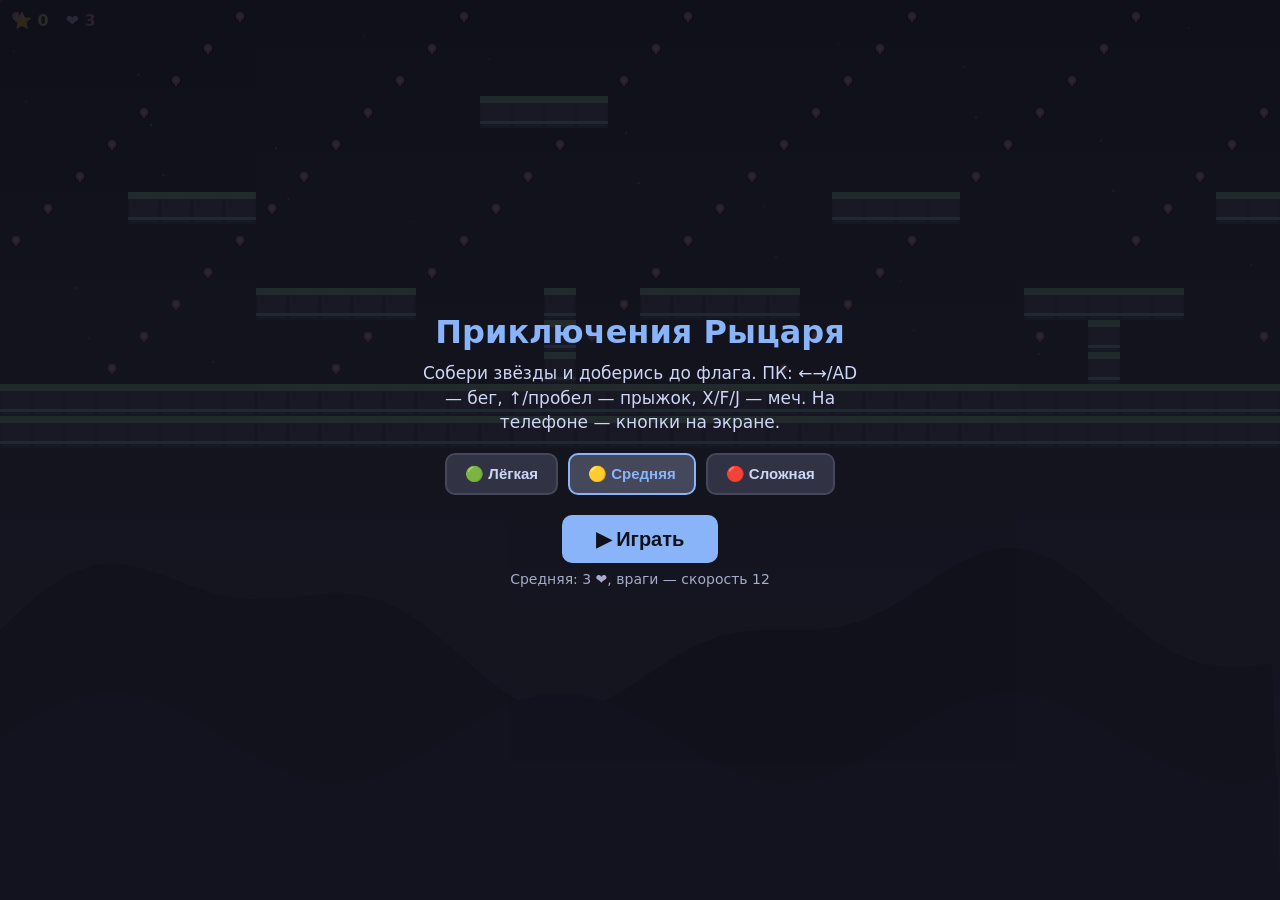
==== game/index.html @ 20dc68c2 "Game: slower movement + bounds" ====
<!DOCTYPE html>
<html lang="ru">
<head>
<meta charset="utf-8">
<meta name="viewport" content="width=device-width, initial-scale=1, maximum-scale=1, user-scalable=no">
<link rel="manifest" href="manifest.webmanifest">
<link rel="icon" type="image/png" href="icons/icon-192.png">
<meta name="theme-color" content="#1e1e2e">
<title>Приключения Рыцаря</title>
<style>
  * { margin:0; padding:0; box-sizing:border-box; }
  html,body { width:100%; height:100%; overflow:hidden; background:#1e1e2e; font-family:'Segoe UI',system-ui,sans-serif; }
  canvas { display:block; width:100%; height:100%; image-rendering:pixelated; touch-action:none; }
  #ui { position:fixed; top:10px; left:12px; color:#cdd6f4; font-size:16px; font-weight:700; text-shadow:0 2px 4px rgba(0,0,0,.7); pointer-events:none; z-index:5; line-height:1.4; }
  #ui b { color:#f9e2af; }
  #lives { color:#f38ba8; }
  #lvl { color:#a6adc8; font-size:13px; }
  #overlay { position:fixed; inset:0; display:none; flex-direction:column; align-items:center; justify-content:center; background:rgba(17,17,27,.88); color:#cdd6f4; z-index:10; text-align:center; padding:20px; }
  #overlay h1 { font-size:32px; color:#89b4fa; margin-bottom:10px; }
  #overlay p { font-size:17px; margin-bottom:18px; max-width:440px; line-height:1.45; }
  #diffRow { display:flex; gap:10px; margin-bottom:20px; flex-wrap:wrap; justify-content:center; }
  .dbtn { font-size:15px; padding:10px 18px; border:2px solid #45475a; border-radius:10px; background:#313244; color:#cdd6f4; font-weight:600; cursor:pointer; }
  .dbtn.sel { border-color:#89b4fa; background:#45475a; color:#89b4fa; }
  #ovBtn { font-size:20px; padding:12px 34px; border:none; border-radius:10px; background:#89b4fa; color:#11111b; font-weight:700; cursor:pointer; }
  #ovBtn:hover { background:#a6d0ff; }
  .sub { font-size:14px; color:#a6adc8; margin-top:8px; }
  #touch { position:fixed; inset:0; pointer-events:none; z-index:4; display:none; }
  .tbtn { position:fixed; bottom:30px; width:76px; height:76px; border-radius:50%; background:rgba(137,180,250,.25); border:2px solid rgba(137,180,250,.55); color:#cdd6f4; font-size:30px; display:flex; align-items:center; justify-content:center; pointer-events:auto; user-select:none; touch-action:none; }
  #btnL { left:24px; }
  #btnR { left:112px; }
  #btnA { right:24px; background:rgba(166,227,161,.22); border-color:rgba(166,227,161,.55); color:#a6e3a1; font-size:26px; }
  #btnJ { right:112px; }
  .tbtn:active { background:rgba(137,180,250,.5); }
  @media (pointer:coarse) { #touch { display:block; } }
</style>
</head>
<body>
<canvas id="c"></canvas>
<div id="ui">⭐ <b id="score">0</b> &nbsp; ❤️ <span id="lives">3</span><br><span id="lvl"></span></div>
<div id="touch">
  <div class="tbtn" id="btnL">◀</div>
  <div class="tbtn" id="btnR">▶</div>
  <div class="tbtn" id="btnA">⚔️</div>
  <div class="tbtn" id="btnJ">⬆</div>
</div>
<div id="overlay">
  <h1 id="ovTitle">Приключения Рыцаря</h1>
  <p id="ovText">Собери звёзды и доберись до флага!</p>
  <div id="diffRow">
    <button class="dbtn" data-diff="easy">🟢 Лёгкая</button>
    <button class="dbtn sel" data-diff="normal">🟡 Средняя</button>
    <button class="dbtn" data-diff="hard">🔴 Сложная</button>
  </div>
  <button id="ovBtn">▶ Играть</button>
  <div class="sub" id="ovSub"></div>
</div>
<script>
"use strict";
const cv = document.getElementById("c");
const ctx = cv.getContext("2d");
const UI = { score: document.getElementById("score"), lives: document.getElementById("lives"),
             lvl: document.getElementById("lvl") };
const OV = { el: document.getElementById("overlay"), title: document.getElementById("ovTitle"),
              text: document.getElementById("ovText"), btn: document.getElementById("ovBtn"),
              sub: document.getElementById("ovSub") };

// ---------- УРОВНИ ----------
const ROWS = 14, COLS = 60;
const LEVELS = [
  {
    name: "🍃 Лес",
    map: [
      "............................................................",
      "............................................................",
      "................CC.................................CC.......",
      "...............####...............................####......",
      "............................................................",
      ".....CC....................CC..........CC...................",
      "....####..................####........####..................",
      "............................................................",
      "..........CC..........CC.......E..CC.......E..CC............",
      "........#####....#..#####.......#####.......#####..#........",
      ".................#................#................#........",
      "..P...........E..#........E...CC..#...E...CC......E#..CC.F..",
      "############################################################",
      "############################################################",
    ],
    theme: { sky:["#11111b","#313244","#45475a"], grass:"#a6e3a1", soil:"#585b70", deco:"#89dceb", stars:true }
  },
  {
    name: "🏜 Пустыня",
    map: [
      "............................................................",
      "............................................................",
      "............................................................",
      "................CC.......................CC.................",
      "...............####.....................####................",
      "............................................................",
      ".......CC............CC..............CC..............CC.....",
      "......####..........####............####............####....",
      "............................................................",
      "........E....#CC.............CC#.E.......E...CC..#..........",
      "............#####...........#####...........######..........",
      "..P.......E..#..........ECC....#.CCE.............ECC...CCF..",
      "############################################################",
      "############################################################",
    ],
    theme: { sky:["#2b1408","#4a2510","#6d3a1a"], grass:"#f9e2af", soil:"#a97b4a", deco:"#f38ba8", stars:false }
  },
  {
    name: "❄️ Ледяные пещеры",
    map: [
      "............................................................",
      ".......C...................C...................C............",
      "......###.................###.................###...........",
      "............................................................",
      "...........C.........C.........C.........C.........C........",
      "..........###.......###.......###.......###.......###.......",
      "............................................................",
      ".....C.........C.........C.........C.........C.........C....",
      "....###......####.......###......####.......###......####...",
      ".............#...................#...................#......",
      ".......E.C...#...E.C.......E.C...#...E.C.......E.C...#......",
      "..P.....###.EC....###.EC....###.EC....###.EC....###.EC...F..",
      "############################################################",
      "############################################################",
    ],
    theme: { sky:["#0f1a2b","#1e3a5f","#2e4a6d"], grass:"#89dceb", soil:"#5c7a9c", deco:"#a6e3a1", stars:true }
  },
];

// ---------- СЛОЖНОСТЬ ----------
const DIFF = {
  easy:   { lives:5, speed:0.008, name:"Лёгкая" },
  normal: { lives:3, speed:0.012, name:"Средняя" },
  hard:   { lives:2, speed:0.018, name:"Сложная" },
};

// ---------- Состояние ----------
let S = { score:0, lives:3, running:false, particles:[], camShake:0, time:0, won:false,
          level:0, diff:"normal", swing:0 };
let KEYS = {};
let coins=[], ENEMIES=[], P={}, flag={};

function buildMap(){
  const map = LEVELS[S.level].map;
  const tiles = Array.from({length:ROWS}, () => Array(COLS).fill(0));
  const cl = [], en = [];
  let spawn = {x:2,y:11}, fl = {x:COLS-2,y:ROWS-2};
  for(let r=0;r<ROWS;r++){
    for(let c=0;c<COLS;c++){
      const ch = map[r][c];
      if(ch==="#") tiles[r][c]=1;
      else if(ch==="C") cl.push({x:c,y:r,taken:false});
      else if(ch==="E") en.push({x:c,y:r});
      else if(ch==="P") spawn = {x:c,y:r};
      else if(ch==="F") fl = {x:c,y:r};
    }
  }
  return {tiles,coins:cl,enemies:en,spawn,flag:fl};
}
function solAt(c,r){ const m=LEVELS[S.level].map; return r>=0 && r<ROWS && c>=0 && c<COLS && m[r][c]==="#"; }

// ---------- Камера ----------
let tile=32, W=0, H=0, cam=0;
function resize(){
  W = window.innerWidth; H = window.innerHeight;
  cv.width = W; cv.height = H;
}

// ---------- Звук ----------
let AC=null;
function beep(freq, dur=0.08, type="square", vol=0.04){
  try{
    if(!AC) AC = new (window.AudioContext||window.webkitAudioContext)();
    const o = AC.createOscillator(), g = AC.createGain();
    o.type=type; o.frequency.value=freq;
    g.gain.setValueAtTime(vol, AC.currentTime);
    g.gain.exponentialRampToValueAtTime(0.0001, AC.currentTime+dur);
    o.connect(g); g.connect(AC.destination);
    o.start(); o.stop(AC.currentTime+dur);
  }catch(e){}
}

// ---------- Частицы ----------
function puff(x,y,color,n=14,spd=3){
  for(let i=0;i<n;i++){
    const a = Math.random()*Math.PI*2, v = (0.4+Math.random()*spd)*tile*0.03;
    S.particles.push({x,y,vx:Math.cos(a)*v,vy:Math.sin(a)*v-1.2,g:0.12*tile*0.01,life:0.5+Math.random()*0.4,t:0,color});
  }
}
function coinBurst(x,y){
  for(let i=0;i<18;i++){
    const a = Math.random()*Math.PI*2, v = (0.5+Math.random()*2.2)*tile*0.03;
    S.particles.push({x,y,vx:Math.cos(a)*v,vy:Math.sin(a)*v,g:0.1*tile*0.01,life:0.4+Math.random()*0.35,t:0,color:Math.random()<0.7?"#f9e2af":"#f38ba8"});
  }
}

// ---------- Физика ----------
function rectsRect(a,b){ return a.x < b.x+b.w && a.x+a.w > b.x && a.y < b.y+b.h && a.y+a.h > b.y; }
function collideBox(ent){
  const x0=Math.floor(ent.x), x1=Math.floor(ent.x+ent.w), y0=Math.floor(ent.y), y1=Math.floor(ent.y+ent.h);
  for(let r=y0;r<=y1;r++) for(let c=x0;c<=x1;c++) if(solAt(c,r)) return true;
  return false;
}
function moveEntity(e, dx, dy){
  e.x += dx; if(collideBox(e)) e.x -= dx;
  e.y += dy; if(collideBox(e)){ e.y -= dy; e.onGround = dy>0; return false; }
  return true;
}

// ---------- Враги ----------
function resetEnemies(list){
  ENEMIES.length=0;
  for(const e of list) ENEMIES.push({x:e.x, y:e.y, w:0.7, h:0.6, dir:1, speed:DIFF[S.diff].speed,
    alive:true, anim:Math.random()*10, hp:2, state:"patrol", atkCd:0, flash:0, kb:0, kbDir:1});
}
function updateEnemies(dt){
  for(const e of ENEMIES){
    if(!e.alive) continue;
    e.anim += dt;
    e.flash = Math.max(0, e.flash - dt);
    e.atkCd = Math.max(0, e.atkCd - dt);
    const p = P;
    const distX = Math.abs(p.x - e.x);
    const distY = Math.abs((p.y+p.h) - (e.y+e.h));
    if(e.state==="patrol" && distX < 6 && distY < 2.5) e.state = "attack";
    if(e.state==="attack" && distX > 9) e.state = "patrol";
    const base = e.speed * tile * 60 * dt;
    const spd = base * (e.state==="attack" ? 1.12 : 1);
    let vx = 0;
    if(e.state==="patrol"){
      vx = e.dir * spd;
    } else {
      vx = Math.sign(p.x - e.x) * spd;
      if(vx!==0) e.dir = vx>0?1:-1;
    }
    const prevOn = e.onGround;
    e.onGround = false;
    if(!moveEntity(e, vx, 0)){ if(e.state==="patrol") e.dir *= -1; }
    if(e.kb>0){
      e.kb -= dt;
      moveEntity(e, e.kbDir * 0.2 * tile * 60 * dt, 0);
    }
    moveEntity(e, 0, 0.012 * tile);
    e.x = Math.max(0.05, Math.min(COLS-1-e.w, e.x));
    if(!prevOn && e.onGround) puff(e.x+e.w/2, e.y+e.h, "rgba(166,227,161,.35)", 4, 1);
    // враг атакует игрока (по дистанции)
    if(e.state==="attack" && !P.dead){
      const hitDist = Math.abs((p.x+p.w/2) - (e.x+e.w/2));
      const hitY = Math.abs((p.y+p.h) - (e.y+e.h));
      if(hitDist < 1.3 && hitY < 1.5){
        if(e.atkCd<=0){ e.atkCd = 1.1; hitPlayer(); }
        // упираемся в игрока, не проходим сквозь
        e.x = p.x + (e.dir>0 ? -e.w-0.05 : p.w+0.05);
      }
    }
  }
}
// игрок атакует мечом
function tryAttack(){
  if(S.swing>0 || !S.running || P.dead) return;
  S.swing = 0.32;
  beep(260,0.08,"square",0.05);
  const cx = P.x + P.w/2 + P.dir*0.75;
  const cy = P.y + P.h*0.45;
  for(const e of ENEMIES){
    if(!e.alive) continue;
    const ex = e.x+e.w/2, ey = e.y+e.h/2;
    if(Math.abs(ex-cx) < 1.0 && Math.abs(ey-cy) < 1.25){
      e.hp--; e.flash = 0.25;
      e.kbDir = Math.sign(ex - P.x) || P.dir;
      e.kb = 0.3;
      if(e.hp <= 0){
        e.alive = false;
        S.score += 25;
        puff(ex*tile, ey*tile, "rgba(243,139,168,.95)", 22, 3.4);
        beep(180,0.18,"sawtooth",0.07);
      } else {
        beep(320,0.1,"square",0.06);
        puff(ex*tile, ey*tile, "rgba(249,226,175,.9)", 10, 2.2);
      }
    }
  }
}

// ---------- Обновление ----------
function update(dt){
  S.time += dt;
  let ax = 0;
  if(KEYS["ArrowLeft"]||KEYS["KeyA"]) ax -= 1;
  if(KEYS["ArrowRight"]||KEYS["KeyD"]) ax += 1;
  const jump = KEYS["ArrowUp"]||KEYS["Space"]||KEYS["KeyW"];
  if(ax!==0) P.dir = ax>0?1:-1;
  if(KEYS["KeyX"]||KEYS["KeyF"]||KEYS["KeyJ"]) tryAttack();
  S.swing = Math.max(0, S.swing - dt);
  const accel = 0.05*tile, maxV = 0.24*tile, fric = 0.82;
  P.vx += ax*accel*60*dt;
  if(ax===0 && P.onGround) P.vx *= Math.pow(fric, 60*dt);
  P.vx = Math.max(-maxV, Math.min(maxV, P.vx));
  if(P.onGround && jump){ P.vy = -0.52*tile; P.onGround=false; puff(P.x+P.w/2, P.y+P.h, "rgba(166,227,161,.4)",10,1.6); beep(320,0.06,"triangle"); }
  P.vy += 0.022*tile*60*dt;
  P.vy = Math.min(P.vy, 1.1*tile);
  const wasGround = P.onGround;
  P.onGround = false;
  if(!P.dead){
    moveEntity(P, P.vx*dt, 0);
    moveEntity(P, 0, P.vy*dt);
  }
  P.x = Math.max(0, Math.min(COLS - P.w, P.x));
  P.y = Math.max(0, Math.min(ROWS - P.h, P.y));
  if(!wasGround && P.onGround){ P.vy=0; puff(P.x+P.w/2, P.y+P.h, "rgba(137,180,250,.3)",8,1.2); }
  if(Math.abs(P.vx)>1) P.anim += dt*10; else if(!P.onGround) P.anim = 0.5;

  for(const c of coins){
    if(c.taken) continue;
    if(rectsRect(P, {x:c.x+0.15,y:c.y+0.15,w:0.7,h:0.7})){
      c.taken = true; S.score += 10;
      coinBurst((c.x+0.5)*tile, (c.y+0.5)*tile);
      beep(880,0.09,"triangle",0.05); beep(1320,0.09,"triangle",0.04);
    }
  }
  updateEnemies(dt);
  if(!P.dead){
    for(const e of ENEMIES){
      if(!e.alive) continue;
      if(rectsRect(P,{x:e.x,y:e.y,w:e.w,h:e.h})){
        if(P.vy > 0.15*tile && P.y+P.h < e.y+e.h*0.55){
          e.alive=false; S.score += 25;
          puff(e.x+e.w/2, e.y+e.h/2, "rgba(243,139,168,.9)",20,3);
          P.vy = -0.45*tile; beep(200,0.15,"sawtooth",0.06);
        } else hitPlayer();
      }
    }
  }
  if(!S.won && rectsRect(P, {x:flag.x+0.15,y:flag.y+0.15,w:0.7,h:0.7})){
    completeLevel();
  }
  for(let i=S.particles.length-1;i>=0;i--){
    const p = S.particles[i];
    p.t += dt; p.vy += p.g*60*dt; p.x += p.vx*60*dt; p.y += p.vy*60*dt;
    if(p.t >= p.life) S.particles.splice(i,1);
  }
  S.camShake = Math.max(0, S.camShake - dt*2.5);
  const target = P.x+P.w/2 - W/(2*tile);
  cam += (target - cam) * Math.min(1, dt*8);
  const maxCam = Math.max(0, COLS - W/tile);
  cam = Math.max(0, Math.min(maxCam, cam));
}

function hitPlayer(){
  if(P.inv>0 || P.dead) return;
  S.lives--; UI.lives.textContent = Math.max(0,S.lives);
  P.inv = 1.5; S.camShake = 0.5;
  beep(110,0.25,"sawtooth",0.08);
  puff(P.x+P.w/2, P.y+P.h/2, "rgba(243,139,168,.8)",24,3);
  if(S.lives <= 0){
    P.dead = true;
    OV.title.textContent = "💀 Игра окончена";
    OV.text.textContent = "Набрано очков: " + S.score + ". Попробуй ещё раз!";
    OV.btn.textContent = "🔄 Заново";
    OV.btn.onclick = startGame;
    OV.sub.textContent = "";
    OV.el.style.display = "flex";
  }
}

function nextLevel(){
  S.level++;
  loadLevel();
}

function completeLevel(){
  S.won = true; S.running = false;
  beep(523,0.15,"triangle",0.06); setTimeout(()=>beep(659,0.15,"triangle",0.06),150);
  setTimeout(()=>beep(784,0.25,"triangle",0.06),300);
  if(S.level + 1 < LEVELS.length){
    OV.title.textContent = "✅ Уровень пройден!";
    OV.text.textContent = LEVELS[S.level].name + " позади. Счёт: " + S.score + ".";
    OV.btn.textContent = "Дальше → " + LEVELS[S.level+1].name;
    OV.btn.onclick = nextLevel;
  } else {
    OV.title.textContent = "🏆 Победа!";
    OV.text.textContent = "Ты прошёл все уровни! Итоговый счёт: " + S.score + ".";
    OV.btn.textContent = "🔄 Играть заново";
    OV.btn.onclick = startGame;
  }
  OV.sub.textContent = "";
  OV.el.style.display = "flex";
}

// ---------- Рендер ----------
function rRect(x,y,w,h,color){ ctx.fillStyle = color; ctx.fillRect(x,y,w,h); }
function drawTile(c,r){
  const th = LEVELS[S.level].theme;
  const x = (c-cam)*tile, y = r*tile;
  rRect(x, y, tile, tile, "#45475a");
  rRect(x+2, y+2, tile-4, tile-4, th.soil);
  const g = tile*0.22;
  rRect(x, y, tile, g, th.grass);
  rRect(x, y+tile-g, tile, 3, th.deco);
  ctx.fillStyle = "rgba(0,0,0,.12)";
  ctx.fillRect(x+4, y+10, 6, 4); ctx.fillRect(x+tile-12, y+tile-14, 6, 4);
}
function drawForeground(c,r){
  const x = (c-cam)*tile, y = r*tile;
  if((r+c)%7===0){
    const cx = x+tile/2, cy = y+tile/2;
    ctx.strokeStyle="#a6adc8"; ctx.lineWidth=2;
    ctx.beginPath(); ctx.moveTo(cx,cy+6); ctx.lineTo(cx,cy); ctx.stroke();
    ctx.fillStyle="#f38ba8"; ctx.beginPath(); ctx.arc(cx,cy,4,0,7); ctx.fill();
    ctx.fillStyle="#f9e2af"; ctx.beginPath(); ctx.arc(cx,cy,1.8,0,7); ctx.fill();
  }
}
function drawCoin(c){
  const x = (c.x-cam)*tile, y = c.y*tile;
  const cx = x+tile/2, cy = y+tile/2;
  const pulse = 0.75 + 0.25*Math.sin(S.time*5);
  ctx.save(); ctx.translate(cx,cy); ctx.scale(pulse,1);
  ctx.fillStyle="#f9e2af"; ctx.beginPath(); ctx.arc(0,0,tile*0.28,0,7); ctx.fill();
  ctx.fillStyle="#f5c96b"; ctx.beginPath(); ctx.arc(0,0,tile*0.19,0,7); ctx.fill();
  ctx.fillStyle="#f9e2af"; ctx.font="bold "+(tile*0.28)+"px sans-serif"; ctx.textAlign="center"; ctx.textBaseline="middle";
  ctx.fillText("★",0,1);
  ctx.restore();
}
function drawEnemy(e){
  if(!e.alive) return;
  const x = (e.x-cam)*tile, y = e.y*tile, w = e.w*tile, h = e.h*tile;
  const wob = Math.sin(e.anim*8)*2;
  const attacking = e.state==="attack";
  // тело слизня с градиентом
  const g = ctx.createLinearGradient(0, y, 0, y+h);
  g.addColorStop(0, "#f38ba8");
  g.addColorStop(1, "#b5526e");
  ctx.fillStyle = e.flash>0 ? "#ffffff" : g;
  ctx.beginPath();
  ctx.moveTo(x+3, y+h-4);
  ctx.quadraticCurveTo(x+3, y+wob+6, x+w/2, y+6);
  ctx.quadraticCurveTo(x+w-3, y+wob+6, x+w-3, y+h-4);
  ctx.closePath(); ctx.fill();
  // шипы на спине
  ctx.fillStyle = e.flash>0 ? "#eee" : "#e06c8b";
  for(let i=0;i<3;i++){
    const sx = x + w*(0.25+0.25*i);
    ctx.beginPath();
    ctx.moveTo(sx-6, y+h-6);
    ctx.lineTo(sx, y+h-18 - (attacking?4:0));
    ctx.lineTo(sx+6, y+h-6);
    ctx.closePath(); ctx.fill();
  }
  // глаза: злые (красные при атаке)
  ctx.fillStyle = attacking ? "#f9e2af" : "#11111b";
  ctx.beginPath(); ctx.arc(x+w*0.32, y+h*0.38, 3.5, 0, 7); ctx.fill();
  ctx.beginPath(); ctx.arc(x+w*0.68, y+h*0.38, 3.5, 0, 7); ctx.fill();
  // HP-бар (если ранен)
  if(e.hp < 2){
    ctx.fillStyle = "rgba(17,17,27,.6)";
    ctx.fillRect(x+4, y-8, w-8, 4);
    ctx.fillStyle = "#a6e3a1";
    ctx.fillRect(x+4, y-8, (w-8)*(e.hp/2), 4);
  }
}
function drawPlayer(){
  if(!P.h) return;
  if(P.inv>0 && Math.floor(P.inv*12)%2===0 && !P.dead) return;
  const x = (P.x-cam)*tile, y = P.y*tile, w = P.w*tile, h = P.h*tile;
  ctx.save(); ctx.translate(x+w/2, y+h);
  const run = P.onGround ? Math.sin(P.anim*2)*3 : 0;
  ctx.scale(P.dir, 1);
  if(P.dead){
    ctx.globalAlpha = 0.5;
    ctx.rotate(-Math.PI/2);
  }
  // ноги (шаг)
  ctx.fillStyle="#45475a";
  ctx.fillRect(-w*0.30, -h*0.22 + run*0.3, w*0.18, h*0.22);
  ctx.fillRect(w*0.12, -h*0.22 - run*0.3, w*0.18, h*0.22);
  // тело
  const tg = ctx.createLinearGradient(0, -h, 0, 0);
  tg.addColorStop(0, "#89b4fa"); tg.addColorStop(1, "#5f84d8");
  ctx.fillStyle = tg;
  ctx.fillRect(-w*0.32, -h*0.85, w*0.64, h*0.66);
  // пояс
  ctx.fillStyle="#45475a";
  ctx.fillRect(-w*0.32, -h*0.42, w*0.64, h*0.10);
  // голова
  ctx.fillStyle="#f5e0dc";
  ctx.beginPath(); ctx.arc(0, -h*0.95, w*0.28, 0, 7); ctx.fill();
  ctx.fillStyle="#11111b";
  ctx.beginPath(); ctx.arc(w*0.12, -h*0.98, 2.5, 0, 7); ctx.fill();
  // шлем
  ctx.fillStyle="#7287fd";
  ctx.beginPath();
  ctx.moveTo(-w*0.34, -h*0.95);
  ctx.quadraticCurveTo(0, -h*1.25, w*0.34, -h*0.95);
  ctx.closePath(); ctx.fill();
  // меч (рука + клинок)
  const sw = S.swing;
  ctx.save();
  ctx.translate(w*0.38, -h*0.62);
  if(sw>0){
    const a = (1 - sw/0.32)*Math.PI*1.2 - Math.PI*0.55;
    ctx.rotate(a);
    ctx.globalAlpha = Math.min(1, sw/0.32*2.5);
    ctx.strokeStyle = "#f9e2af";
    ctx.lineWidth = 5;
    ctx.beginPath(); ctx.arc(0,0, w*0.9, -0.7, 0.7); ctx.stroke();
    ctx.globalAlpha = 1;
  } else {
    ctx.rotate(-0.7);
  }
  // рука
  ctx.fillStyle="#f5e0dc";
  ctx.fillRect(-2, -2, w*0.22, 4);
  // клинок
  ctx.fillStyle="#cdd6f4";
  ctx.fillRect(0, -1.5, w*1.15, 3);
  ctx.fillStyle="#a6e3a1";
  ctx.fillRect(w*1.15, -1.5, w*0.12, 3);
  ctx.restore();
  ctx.restore();
}
function drawFlag(){
  const x = (flag.x-cam)*tile, y = flag.y*tile;
  ctx.fillStyle="#45475a"; ctx.fillRect(x+6, y+tile*0.2, 4, tile*0.8);
  const wave = Math.sin(S.time*4)*3;
  ctx.fillStyle="#a6e3a1";
  ctx.beginPath(); ctx.moveTo(x+10,y+tile*0.2); ctx.lineTo(x+34, y+tile*0.2+wave); ctx.lineTo(x+10, y+tile*0.42+wave); ctx.closePath(); ctx.fill();
}
function drawParallax(){
  const th = LEVELS[S.level].theme;
  const w=W, h=H;
  const grad = ctx.createLinearGradient(0,0,0,h);
  grad.addColorStop(0,th.sky[0]); grad.addColorStop(0.5,th.sky[1]); grad.addColorStop(1,th.sky[2]);
  ctx.fillStyle=grad; ctx.fillRect(0,0,w,h);
  if(th.stars){
    for(let i=0;i<40;i++){
      const sx = (i*137.5 - cam*tile*0.1) % (w+20);
      const sy = (i*73.7) % (h*0.5);
      const tw = 0.4+0.6*Math.abs(Math.sin(S.time*1.5+i));
      ctx.fillStyle = "rgba(205,214,244,"+tw*0.5+")";
      ctx.fillRect(sx<0?sx+w:sx, sy, 2, 2);
    }
  }
  ctx.fillStyle="#1e1e2e";
  ctx.beginPath(); ctx.moveTo(0,h*0.7);
  for(let x=0;x<=w;x+=24){
    const yy = h*0.7 - Math.sin(x*0.008 - cam*tile*0.15)*60 - Math.sin(x*0.02)*25;
    ctx.lineTo(x,yy);
  }
  ctx.lineTo(w,h); ctx.lineTo(0,h); ctx.closePath(); ctx.fill();
  ctx.fillStyle="#24273a";
  ctx.beginPath(); ctx.moveTo(0,h*0.82);
  for(let x=0;x<=w;x+=18){
    const yy = h*0.82 - Math.sin(x*0.014 - cam*tile*0.3)*45;
    ctx.lineTo(x,yy);
  }
  ctx.lineTo(w,h); ctx.lineTo(0,h); ctx.closePath(); ctx.fill();
}
function render(){
  ctx.save();
  if(S.camShake>0) ctx.translate((Math.random()-0.5)*S.camShake*10, (Math.random()-0.5)*S.camShake*10);
  drawParallax();
  const c0 = Math.max(0, Math.floor(cam)-1), c1 = Math.min(COLS-1, Math.ceil(cam+W/tile)+1);
  const map = LEVELS[S.level].map;
  for(let r=0;r<ROWS;r++){
    for(let c=c0;c<=c1;c++) if(map[r][c]==="#") drawTile(c,r);
  }
  for(let r=0;r<ROWS;r++){
    for(let c=c0;c<=c1;c++) if(map[r][c]==="." || map[r][c]==="P") drawForeground(c,r);
  }
  drawFlag();
  for(const c of coins) if(!c.taken) drawCoin(c);
  for(const e of ENEMIES) drawEnemy(e);
  drawPlayer();
  for(const p of S.particles){
    const a = 1 - p.t/p.life;
    ctx.globalAlpha = a;
    ctx.fillStyle = p.color;
    ctx.fillRect(p.x-2, p.y-2, 4, 4);
  }
  ctx.globalAlpha = 1;
  ctx.restore();
}

// ---------- Запуск ----------
function loadLevel(){
  const d = buildMap();
  coins.length = 0; coins.push(...d.coins);
  resetEnemies(d.enemies);
  P = { x:d.spawn.x, y:d.spawn.y, vx:0, vy:0, w:0.7, h:0.85, onGround:false, dir:1, anim:0, dead:false, inv:0 };
  flag = d.flag;
  S.won = false; S.particles.length = 0; S.camShake = 0;
  cam = 0;
  UI.lvl.textContent = "📜 " + LEVELS[S.level].name + " · " + DIFF[S.diff].name;
  OV.el.style.display = "none";
  S.running = true;
}
function startGame(){
  S.level = 0;
  S.score = 0;
  S.lives = DIFF[S.diff].lives;
  UI.score.textContent = "0"; UI.lives.textContent = S.lives;
  loadLevel();
}
function selectDiff(key){
  S.diff = key;
  document.querySelectorAll(".dbtn").forEach(b => b.classList.toggle("sel", b.dataset.diff===key));
  OV.sub.textContent = DIFF[key].name + ": " + DIFF[key].lives + " ❤️, враги — скорость " + (DIFF[key].speed*1000|0) + "";
}

// ---------- Основной цикл ----------
let last = 0;
function loop(ts){
  const dt = Math.min(0.033, (ts-last)/1000 || 0.016);
  last = ts;
  if(S.running) update(dt);
  render();
  requestAnimationFrame(loop);
}

// ---------- Ввод ----------
window.addEventListener("keydown", e=>{
  if(["ArrowLeft","ArrowRight","ArrowUp","Space","KeyA","KeyD","KeyW"].includes(e.code)) e.preventDefault();
  KEYS[e.code] = true;
});
window.addEventListener("keyup", e=>{ KEYS[e.code] = false; });
function bindTouch(id, code){
  const el = document.getElementById(id);
  const down = e => { e.preventDefault(); KEYS[code]=true; };
  const up = e => { e.preventDefault(); KEYS[code]=false; };
  el.addEventListener("touchstart", down, {passive:false});
  el.addEventListener("touchend", up, {passive:false});
  el.addEventListener("touchcancel", up, {passive:false});
  el.addEventListener("mousedown", down);
  el.addEventListener("mouseup", up);
  el.addEventListener("mouseleave", up);
}
bindTouch("btnL","ArrowLeft"); bindTouch("btnR","ArrowRight"); bindTouch("btnA","KeyX"); bindTouch("btnJ","ArrowUp");

document.querySelectorAll(".dbtn").forEach(b => b.addEventListener("click", ()=>selectDiff(b.dataset.diff)));
window.addEventListener("resize", ()=>{ resize(); });

resize();
selectDiff("normal");
OV.title.textContent = "Приключения Рыцаря";
OV.text.textContent = "Собери звёзды и доберись до флага. ПК: ←→/AD — бег, ↑/пробел — прыжок, X/F/J — меч. На телефоне — кнопки на экране.";
OV.btn.textContent = "▶ Играть";
OV.btn.onclick = startGame;
OV.el.style.display = "flex";
requestAnimationFrame(loop);

if ("serviceWorker" in navigator) {
  window.addEventListener("load", () => {
    navigator.serviceWorker.register("sw.js").catch(() => {});
  });
}
</script>
</body>
</html>
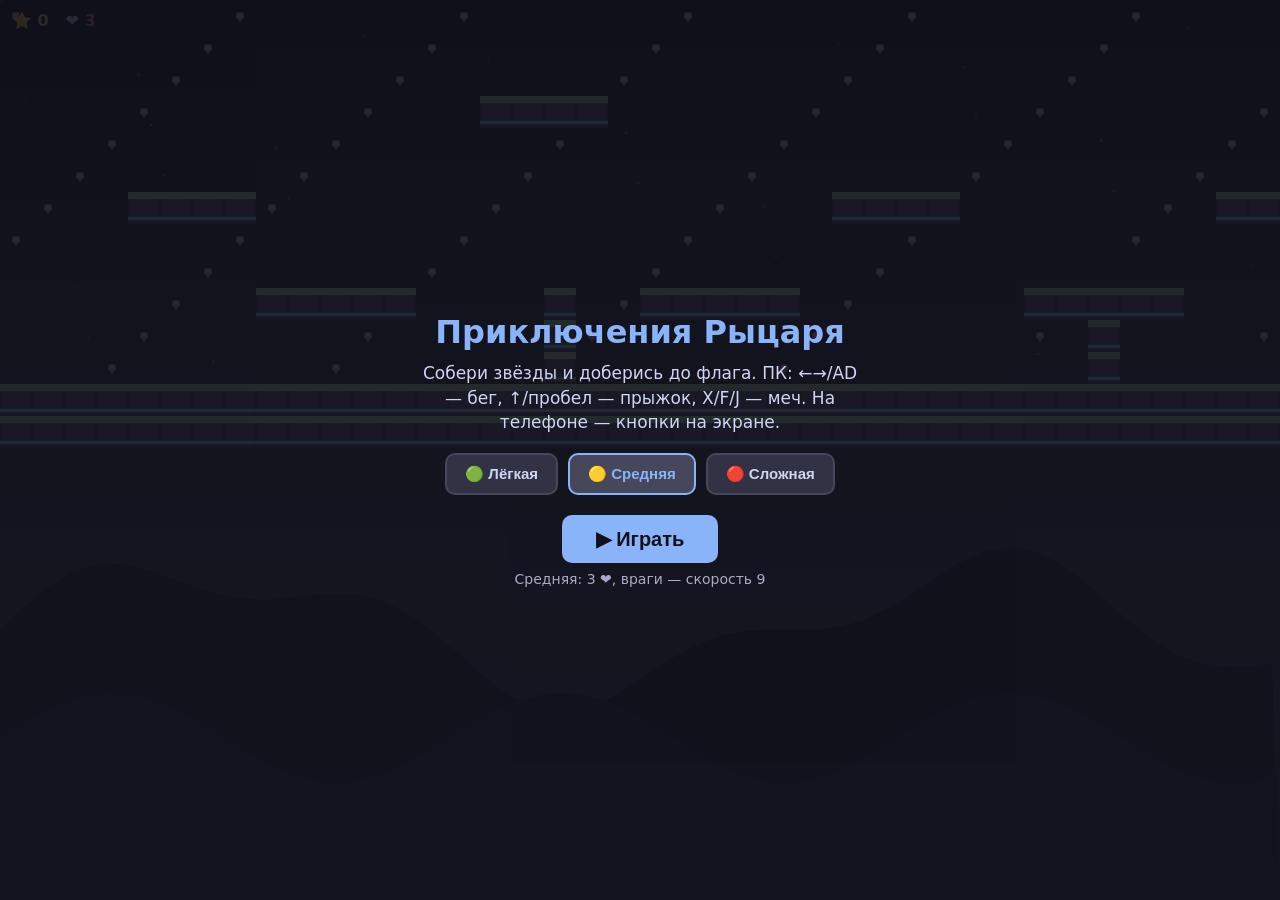
==== commit 0f7602fb: "Game: slower movement + bounds" ====
--- a/game/index.html
+++ b/game/index.html
@@ -131,9 +131,9 @@
 
 // ---------- СЛОЖНОСТЬ ----------
 const DIFF = {
-  easy:   { lives:5, speed:0.008, name:"Лёгкая" },
-  normal: { lives:3, speed:0.012, name:"Средняя" },
-  hard:   { lives:2, speed:0.018, name:"Сложная" },
+  easy:   { lives:5, speed:0.006, name:"Лёгкая" },
+  normal: { lives:3, speed:0.009, name:"Средняя" },
+  hard:   { lives:2, speed:0.013, name:"Сложная" },
 };
 
 // ---------- Состояние ----------
@@ -227,7 +227,7 @@
     if(e.state==="patrol" && distX < 6 && distY < 2.5) e.state = "attack";
     if(e.state==="attack" && distX > 9) e.state = "patrol";
     const base = e.speed * tile * 60 * dt;
-    const spd = base * (e.state==="attack" ? 1.12 : 1);
+    const spd = base * (e.state==="attack" ? 1.05 : 1);
     let vx = 0;
     if(e.state==="patrol"){
       vx = e.dir * spd;
@@ -262,13 +262,13 @@
   if(S.swing>0 || !S.running || P.dead) return;
   S.swing = 0.32;
   beep(260,0.08,"square",0.05);
-  const cx = P.x + P.w/2 + P.dir*0.75;
+  const cx = P.x + P.w/2 + P.dir*0.85;
   const cy = P.y + P.h*0.45;
   for(const e of ENEMIES){
     if(!e.alive) continue;
     const ex = e.x+e.w/2, ey = e.y+e.h/2;
-    if(Math.abs(ex-cx) < 1.0 && Math.abs(ey-cy) < 1.25){
-      e.hp--; e.flash = 0.25;
+    if(Math.abs(ex-cx) < 1.5 && Math.abs(ey-cy) < 1.6){
+      e.hp -= 2; e.flash = 0.25;
       e.kbDir = Math.sign(ex - P.x) || P.dir;
       e.kb = 0.3;
       if(e.hp <= 0){
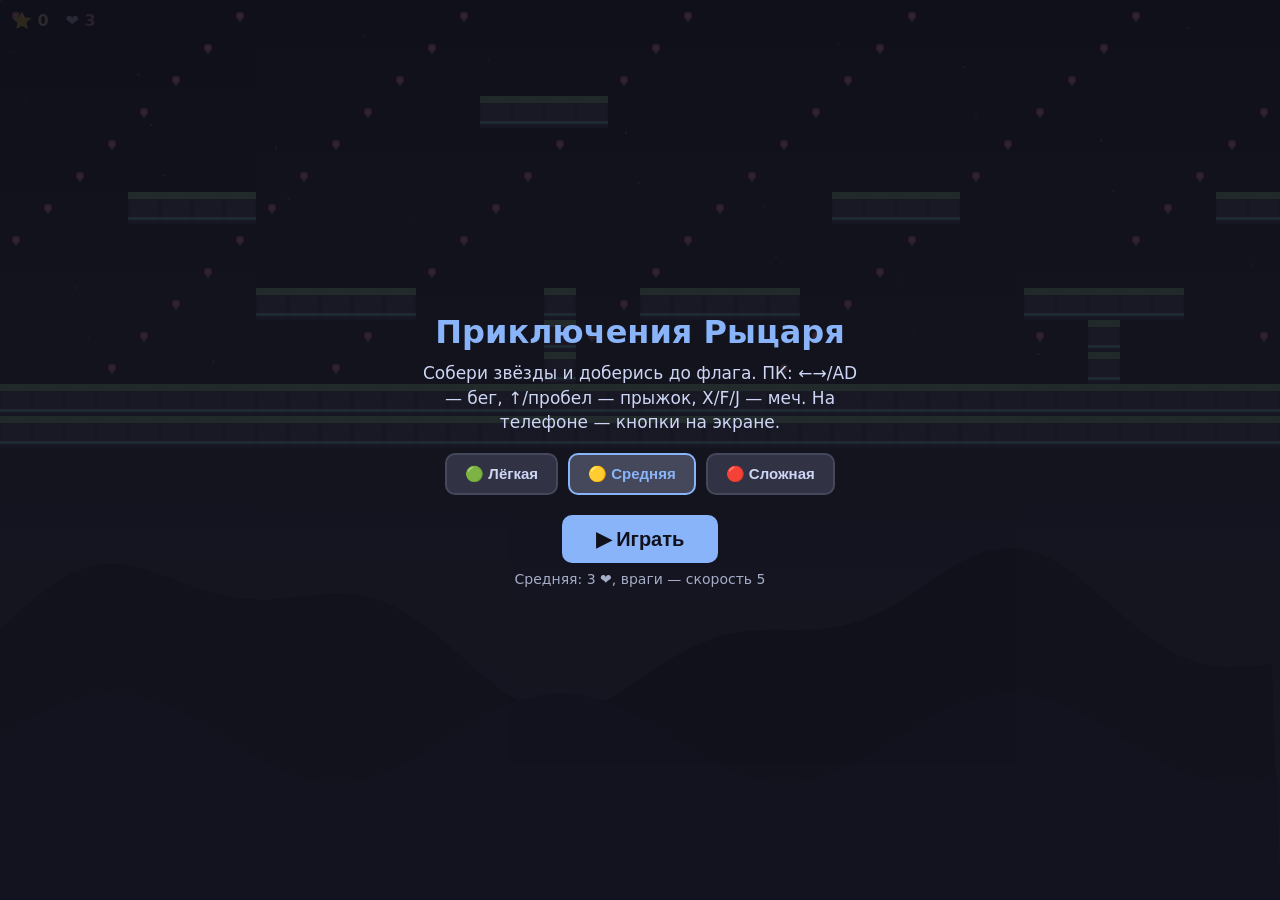
==== commit 287bb6f7: "Game: slower movement + bounds" ====
--- a/game/index.html
+++ b/game/index.html
@@ -131,9 +131,9 @@
 
 // ---------- СЛОЖНОСТЬ ----------
 const DIFF = {
-  easy:   { lives:5, speed:0.006, name:"Лёгкая" },
-  normal: { lives:3, speed:0.009, name:"Средняя" },
-  hard:   { lives:2, speed:0.013, name:"Сложная" },
+  easy:   { lives:5, speed:0.0035, name:"Лёгкая" },
+  normal: { lives:3, speed:0.005, name:"Средняя" },
+  hard:   { lives:2, speed:0.008, name:"Сложная" },
 };
 
 // ---------- Состояние ----------
@@ -227,7 +227,7 @@
     if(e.state==="patrol" && distX < 6 && distY < 2.5) e.state = "attack";
     if(e.state==="attack" && distX > 9) e.state = "patrol";
     const base = e.speed * tile * 60 * dt;
-    const spd = base * (e.state==="attack" ? 1.05 : 1);
+    const spd = base * (e.state==="attack" ? 1.0 : 1);
     let vx = 0;
     if(e.state==="patrol"){
       vx = e.dir * spd;
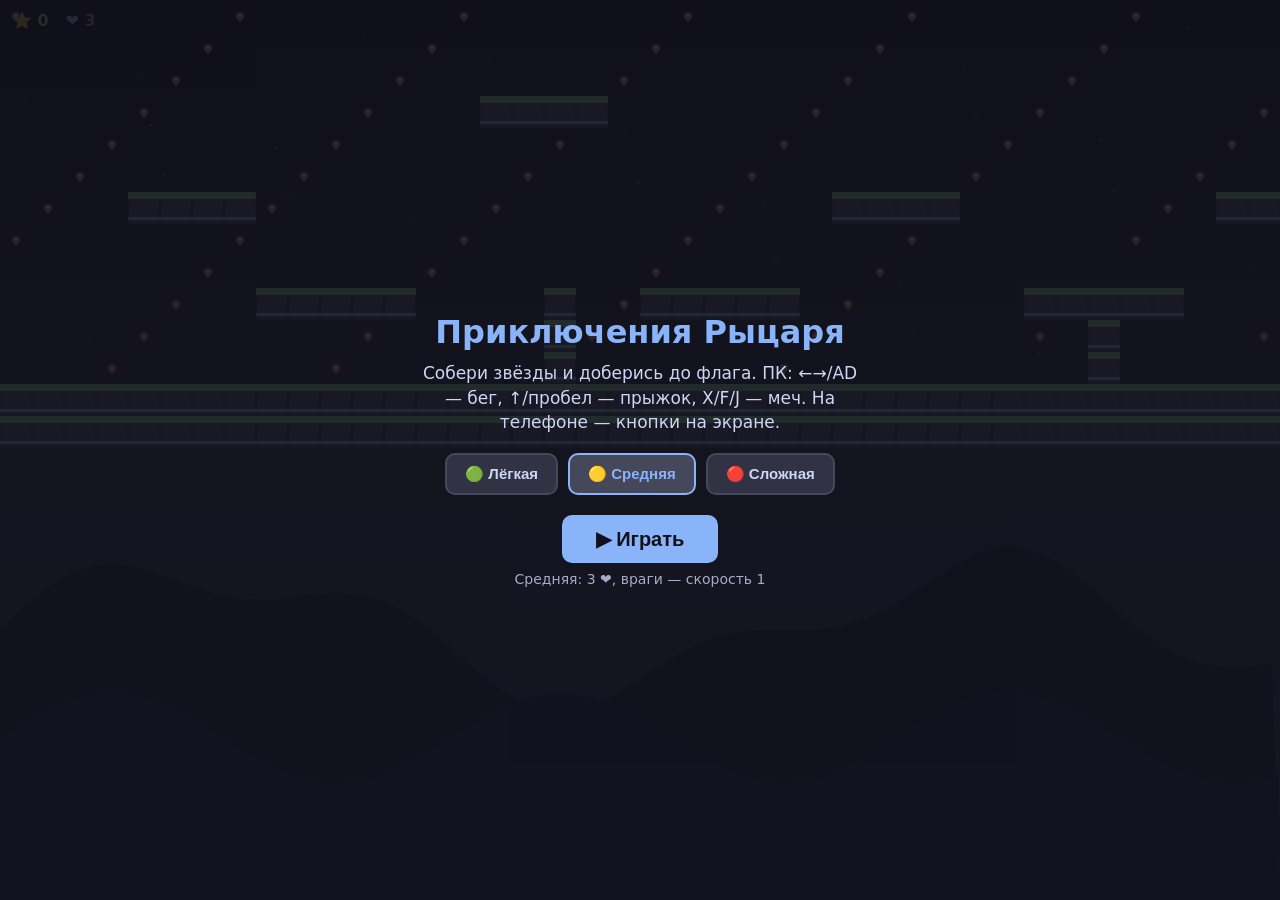
==== commit 05e0069e: "Game: slower movement + bounds" ====
--- a/game/index.html
+++ b/game/index.html
@@ -23,6 +23,8 @@
   .dbtn.sel { border-color:#89b4fa; background:#45475a; color:#89b4fa; }
   #ovBtn { font-size:20px; padding:12px 34px; border:none; border-radius:10px; background:#89b4fa; color:#11111b; font-weight:700; cursor:pointer; }
   #ovBtn:hover { background:#a6d0ff; }
+  #ovBtn2 { font-size:20px; padding:12px 34px; border:none; border-radius:10px; background:#a6e3a1; color:#11111b; font-weight:700; cursor:pointer; margin-left:12px; }
+  #ovBtn2:hover { background:#bff0bb; }
   .sub { font-size:14px; color:#a6adc8; margin-top:8px; }
   #touch { position:fixed; inset:0; pointer-events:none; z-index:4; display:none; }
   .tbtn { position:fixed; bottom:30px; width:76px; height:76px; border-radius:50%; background:rgba(137,180,250,.25); border:2px solid rgba(137,180,250,.55); color:#cdd6f4; font-size:30px; display:flex; align-items:center; justify-content:center; pointer-events:auto; user-select:none; touch-action:none; }
@@ -52,6 +54,7 @@
     <button class="dbtn" data-diff="hard">🔴 Сложная</button>
   </div>
   <button id="ovBtn">▶ Играть</button>
+  <button id="ovBtn2" style="display:none">⚡ Возродиться</button>
   <div class="sub" id="ovSub"></div>
 </div>
 <script>
@@ -61,7 +64,7 @@
 const UI = { score: document.getElementById("score"), lives: document.getElementById("lives"),
              lvl: document.getElementById("lvl") };
 const OV = { el: document.getElementById("overlay"), title: document.getElementById("ovTitle"),
-              text: document.getElementById("ovText"), btn: document.getElementById("ovBtn"),
+              text: document.getElementById("ovText"), btn: document.getElementById("ovBtn"), btn2: document.getElementById("ovBtn2"),
               sub: document.getElementById("ovSub") };
 
 // ---------- УРОВНИ ----------
@@ -131,9 +134,9 @@
 
 // ---------- СЛОЖНОСТЬ ----------
 const DIFF = {
-  easy:   { lives:5, speed:0.0035, name:"Лёгкая" },
-  normal: { lives:3, speed:0.005, name:"Средняя" },
-  hard:   { lives:2, speed:0.008, name:"Сложная" },
+  easy:   { lives:5, speed:0.0012, name:"Лёгкая" },
+  normal: { lives:3, speed:0.0017, name:"Средняя" },
+  hard:   { lives:2, speed:0.0027, name:"Сложная" },
 };
 
 // ---------- Состояние ----------
@@ -249,8 +252,8 @@
     if(e.state==="attack" && !P.dead){
       const hitDist = Math.abs((p.x+p.w/2) - (e.x+e.w/2));
       const hitY = Math.abs((p.y+p.h) - (e.y+e.h));
-      if(hitDist < 1.3 && hitY < 1.5){
-        if(e.atkCd<=0){ e.atkCd = 1.1; hitPlayer(); }
+      if(hitDist < 1.15 && hitY < 1.35){
+        if(e.atkCd<=0){ e.atkCd = 1.6; hitPlayer(); e.x += (p.x > e.x ? -0.7 : 0.7); }
         // упираемся в игрока, не проходим сквозь
         e.x = p.x + (e.dir>0 ? -e.w-0.05 : p.w+0.05);
       }
@@ -262,12 +265,12 @@
   if(S.swing>0 || !S.running || P.dead) return;
   S.swing = 0.32;
   beep(260,0.08,"square",0.05);
-  const cx = P.x + P.w/2 + P.dir*0.85;
+  const cx = P.x + P.w/2;
   const cy = P.y + P.h*0.45;
   for(const e of ENEMIES){
     if(!e.alive) continue;
     const ex = e.x+e.w/2, ey = e.y+e.h/2;
-    if(Math.abs(ex-cx) < 1.5 && Math.abs(ey-cy) < 1.6){
+    if(Math.abs(ex-cx) < 4.6 && Math.abs(ey-cy) < 2.2){
       e.hp -= 2; e.flash = 0.25;
       e.kbDir = Math.sign(ex - P.x) || P.dir;
       e.kb = 0.3;
@@ -294,6 +297,7 @@
   if(ax!==0) P.dir = ax>0?1:-1;
   if(KEYS["KeyX"]||KEYS["KeyF"]||KEYS["KeyJ"]) tryAttack();
   S.swing = Math.max(0, S.swing - dt);
+  if(P.inv>0) P.inv -= dt;
   const accel = 0.05*tile, maxV = 0.24*tile, fric = 0.82;
   P.vx += ax*accel*60*dt;
   if(ax===0 && P.onGround) P.vx *= Math.pow(fric, 60*dt);
@@ -356,13 +360,21 @@
   puff(P.x+P.w/2, P.y+P.h/2, "rgba(243,139,168,.8)",24,3);
   if(S.lives <= 0){
     P.dead = true;
+    P.vx = 0; P.vy = 0;
     OV.title.textContent = "💀 Игра окончена";
-    OV.text.textContent = "Набрано очков: " + S.score + ". Попробуй ещё раз!";
+    OV.text.textContent = "Набрано очков: " + S.score + ". Возродись или начни заново!";
     OV.btn.textContent = "🔄 Заново";
     OV.btn.onclick = startGame;
+    OV.btn2.style.display = "inline-block";
+    OV.btn2.onclick = respawn;
     OV.sub.textContent = "";
     OV.el.style.display = "flex";
   }
+}
+
+function respawn(){
+  S.lives = DIFF[S.diff].lives;
+  loadLevel();
 }
 
 function nextLevel(){
@@ -379,11 +391,13 @@
     OV.text.textContent = LEVELS[S.level].name + " позади. Счёт: " + S.score + ".";
     OV.btn.textContent = "Дальше → " + LEVELS[S.level+1].name;
     OV.btn.onclick = nextLevel;
+    OV.btn2.style.display = "none";
   } else {
     OV.title.textContent = "🏆 Победа!";
     OV.text.textContent = "Ты прошёл все уровни! Итоговый счёт: " + S.score + ".";
     OV.btn.textContent = "🔄 Играть заново";
     OV.btn.onclick = startGame;
+    OV.btn2.style.display = "none";
   }
   OV.sub.textContent = "";
   OV.el.style.display = "flex";
@@ -512,11 +526,11 @@
   // рука
   ctx.fillStyle="#f5e0dc";
   ctx.fillRect(-2, -2, w*0.22, 4);
-  // клинок
+  // клинок (большой)
   ctx.fillStyle="#cdd6f4";
-  ctx.fillRect(0, -1.5, w*1.15, 3);
+  ctx.fillRect(0, -2, w*2.9, 4);
   ctx.fillStyle="#a6e3a1";
-  ctx.fillRect(w*1.15, -1.5, w*0.12, 3);
+  ctx.fillRect(w*2.9, -2, w*0.25, 4);
   ctx.restore();
   ctx.restore();
 }
@@ -647,6 +661,7 @@
 OV.text.textContent = "Собери звёзды и доберись до флага. ПК: ←→/AD — бег, ↑/пробел — прыжок, X/F/J — меч. На телефоне — кнопки на экране.";
 OV.btn.textContent = "▶ Играть";
 OV.btn.onclick = startGame;
+OV.btn2.style.display = "none";
 OV.el.style.display = "flex";
 requestAnimationFrame(loop);
 
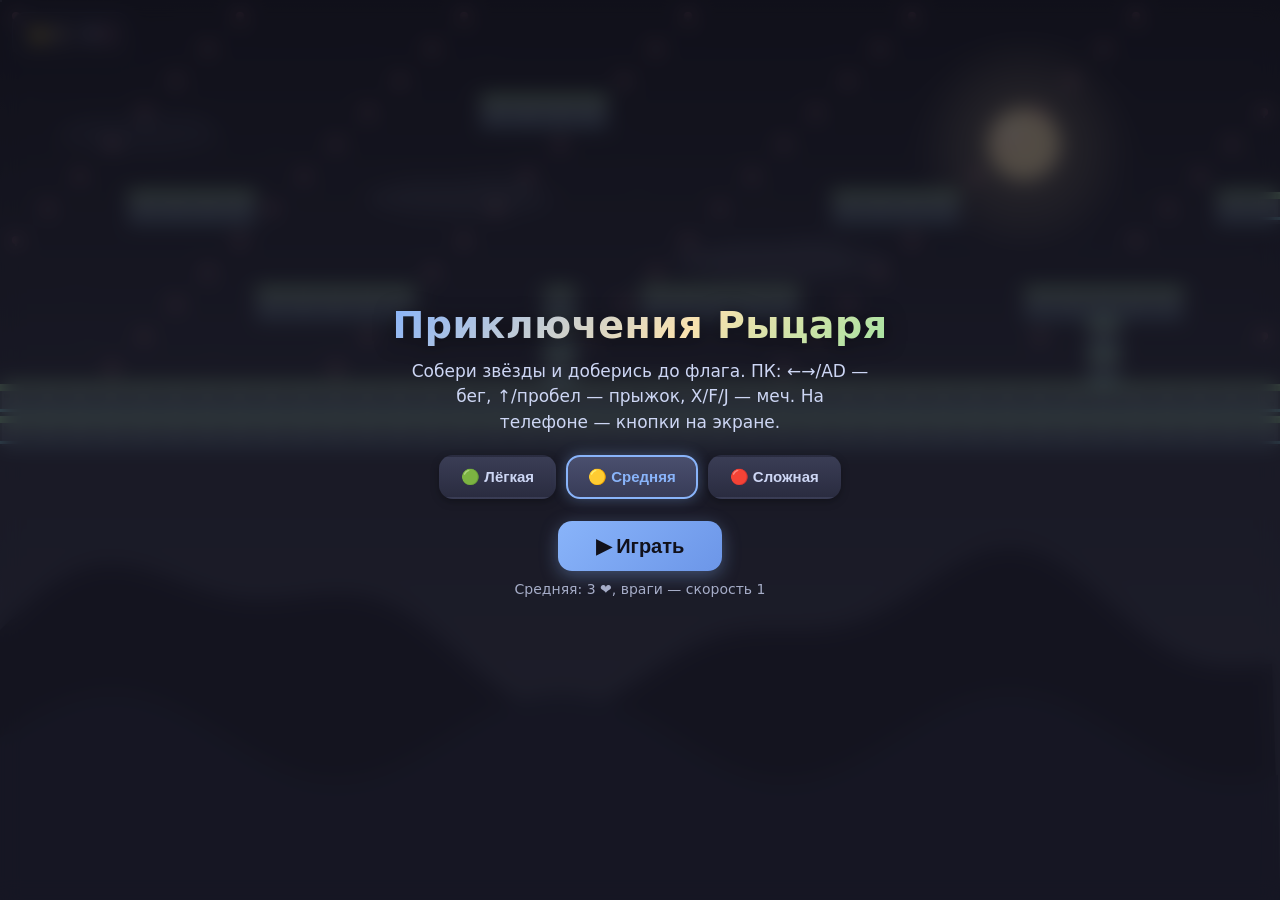
==== commit c64f6c9d: "Game: slower movement + bounds" ====
--- a/game/index.html
+++ b/game/index.html
@@ -10,29 +10,31 @@
 <style>
   * { margin:0; padding:0; box-sizing:border-box; }
   html,body { width:100%; height:100%; overflow:hidden; background:#1e1e2e; font-family:'Segoe UI',system-ui,sans-serif; }
-  canvas { display:block; width:100%; height:100%; image-rendering:pixelated; touch-action:none; }
-  #ui { position:fixed; top:10px; left:12px; color:#cdd6f4; font-size:16px; font-weight:700; text-shadow:0 2px 4px rgba(0,0,0,.7); pointer-events:none; z-index:5; line-height:1.4; }
+  canvas { display:block; width:100%; height:100%; touch-action:none; }
+  #ui { position:fixed; top:12px; left:12px; color:#cdd6f4; font-size:16px; font-weight:700; pointer-events:none; z-index:5; line-height:1.5; background:rgba(30,30,46,.6); backdrop-filter:blur(8px); -webkit-backdrop-filter:blur(8px); border:1px solid rgba(137,180,250,.25); border-radius:14px; padding:10px 16px; box-shadow:0 4px 18px rgba(0,0,0,.35); }
   #ui b { color:#f9e2af; }
   #lives { color:#f38ba8; }
-  #lvl { color:#a6adc8; font-size:13px; }
-  #overlay { position:fixed; inset:0; display:none; flex-direction:column; align-items:center; justify-content:center; background:rgba(17,17,27,.88); color:#cdd6f4; z-index:10; text-align:center; padding:20px; }
-  #overlay h1 { font-size:32px; color:#89b4fa; margin-bottom:10px; }
-  #overlay p { font-size:17px; margin-bottom:18px; max-width:440px; line-height:1.45; }
-  #diffRow { display:flex; gap:10px; margin-bottom:20px; flex-wrap:wrap; justify-content:center; }
-  .dbtn { font-size:15px; padding:10px 18px; border:2px solid #45475a; border-radius:10px; background:#313244; color:#cdd6f4; font-weight:600; cursor:pointer; }
-  .dbtn.sel { border-color:#89b4fa; background:#45475a; color:#89b4fa; }
-  #ovBtn { font-size:20px; padding:12px 34px; border:none; border-radius:10px; background:#89b4fa; color:#11111b; font-weight:700; cursor:pointer; }
-  #ovBtn:hover { background:#a6d0ff; }
-  #ovBtn2 { font-size:20px; padding:12px 34px; border:none; border-radius:10px; background:#a6e3a1; color:#11111b; font-weight:700; cursor:pointer; margin-left:12px; }
-  #ovBtn2:hover { background:#bff0bb; }
-  .sub { font-size:14px; color:#a6adc8; margin-top:8px; }
+  #lvl { color:#a6adc8; font-size:13px; font-weight:600; }
+  #overlay { position:fixed; inset:0; display:none; flex-direction:column; align-items:center; justify-content:center; background:rgba(17,17,27,.72); backdrop-filter:blur(10px); -webkit-backdrop-filter:blur(10px); color:#cdd6f4; z-index:10; text-align:center; padding:20px; animation:fadeIn .35s ease; }
+  @keyframes fadeIn { from { opacity:0; transform:scale(.96); } to { opacity:1; transform:scale(1); } }
+  #overlay h1 { font-size:38px; margin-bottom:12px; font-weight:800; background:linear-gradient(135deg,#89b4fa,#f9e2af 60%,#a6e3a1); -webkit-background-clip:text; background-clip:text; color:transparent; filter:drop-shadow(0 3px 10px rgba(0,0,0,.5)); letter-spacing:.5px; }
+  #overlay p { font-size:17px; margin-bottom:20px; max-width:460px; line-height:1.5; color:#cdd6f4; }
+  #diffRow { display:flex; gap:10px; margin-bottom:22px; flex-wrap:wrap; justify-content:center; }
+  .dbtn { font-size:15px; padding:11px 20px; border:2px solid transparent; border-radius:14px; background:linear-gradient(180deg,#3a3d55,#2a2c40); color:#cdd6f4; font-weight:600; cursor:pointer; box-shadow:0 3px 8px rgba(0,0,0,.3); transition:transform .12s ease, box-shadow .12s ease, border-color .12s; }
+  .dbtn:hover { transform:translateY(-2px); box-shadow:0 6px 14px rgba(0,0,0,.4); }
+  .dbtn.sel { border-color:#89b4fa; background:linear-gradient(180deg,#4a4f6e,#383c58); color:#89b4fa; box-shadow:0 0 14px rgba(137,180,250,.35); }
+  #ovBtn { font-size:20px; padding:13px 38px; border:none; border-radius:14px; background:linear-gradient(135deg,#89b4fa,#6c96e8); color:#11111b; font-weight:800; cursor:pointer; box-shadow:0 5px 18px rgba(137,180,250,.35); transition:transform .12s ease, box-shadow .12s ease; }
+  #ovBtn:hover { transform:translateY(-2px); box-shadow:0 8px 24px rgba(137,180,250,.5); }
+  #ovBtn2 { font-size:20px; padding:13px 38px; border:none; border-radius:14px; background:linear-gradient(135deg,#a6e3a1,#7fc97a); color:#11111b; font-weight:800; cursor:pointer; margin-left:12px; box-shadow:0 5px 18px rgba(166,227,161,.3); transition:transform .12s ease, box-shadow .12s ease; }
+  #ovBtn2:hover { transform:translateY(-2px); box-shadow:0 8px 24px rgba(166,227,161,.45); }
+  .sub { font-size:14px; color:#a6adc8; margin-top:10px; }
   #touch { position:fixed; inset:0; pointer-events:none; z-index:4; display:none; }
-  .tbtn { position:fixed; bottom:30px; width:76px; height:76px; border-radius:50%; background:rgba(137,180,250,.25); border:2px solid rgba(137,180,250,.55); color:#cdd6f4; font-size:30px; display:flex; align-items:center; justify-content:center; pointer-events:auto; user-select:none; touch-action:none; }
+  .tbtn { position:fixed; bottom:30px; width:76px; height:76px; border-radius:50%; background:rgba(137,180,250,.22); border:2px solid rgba(137,180,250,.55); color:#cdd6f4; font-size:30px; display:flex; align-items:center; justify-content:center; pointer-events:auto; user-select:none; touch-action:none; backdrop-filter:blur(4px); }
   #btnL { left:24px; }
   #btnR { left:112px; }
-  #btnA { right:24px; background:rgba(166,227,161,.22); border-color:rgba(166,227,161,.55); color:#a6e3a1; font-size:26px; }
+  #btnA { right:24px; background:rgba(166,227,161,.2); border-color:rgba(166,227,161,.55); color:#a6e3a1; font-size:26px; }
   #btnJ { right:112px; }
-  .tbtn:active { background:rgba(137,180,250,.5); }
+  .tbtn:active { background:rgba(137,180,250,.5); transform:scale(.9); }
   @media (pointer:coarse) { #touch { display:block; } }
 </style>
 </head>
@@ -415,6 +417,13 @@
   rRect(x, y+tile-g, tile, 3, th.deco);
   ctx.fillStyle = "rgba(0,0,0,.12)";
   ctx.fillRect(x+4, y+10, 6, 4); ctx.fillRect(x+tile-12, y+tile-14, 6, 4);
+  // псевдо-3D: подсветка сверху, боковая грань справа, нижняя грань
+  ctx.fillStyle = "rgba(255,255,255,.10)";
+  ctx.fillRect(x, y, tile, 2);
+  ctx.fillStyle = "rgba(0,0,0,.08)";
+  ctx.fillRect(x+tile-4, y+2, 4, tile-6);
+  ctx.fillStyle = "rgba(0,0,0,.20)";
+  ctx.fillRect(x, y+tile-4, tile, 4);
 }
 function drawForeground(c,r){
   const x = (c-cam)*tile, y = r*tile;
@@ -430,11 +439,19 @@
   const x = (c.x-cam)*tile, y = c.y*tile;
   const cx = x+tile/2, cy = y+tile/2;
   const pulse = 0.75 + 0.25*Math.sin(S.time*5);
-  ctx.save(); ctx.translate(cx,cy); ctx.scale(pulse,1);
+  ctx.save(); ctx.translate(cx,cy);
+  // свечение
+  const g = ctx.createRadialGradient(0,0,2,0,0,tile*0.6);
+  g.addColorStop(0,"rgba(249,226,175,.55)"); g.addColorStop(1,"rgba(249,226,175,0)");
+  ctx.fillStyle=g; ctx.beginPath(); ctx.arc(0,0,tile*0.6,0,7); ctx.fill();
+  ctx.scale(pulse,1);
   ctx.fillStyle="#f9e2af"; ctx.beginPath(); ctx.arc(0,0,tile*0.28,0,7); ctx.fill();
   ctx.fillStyle="#f5c96b"; ctx.beginPath(); ctx.arc(0,0,tile*0.19,0,7); ctx.fill();
-  ctx.fillStyle="#f9e2af"; ctx.font="bold "+(tile*0.28)+"px sans-serif"; ctx.textAlign="center"; ctx.textBaseline="middle";
+  ctx.fillStyle="#fff8e1"; ctx.font="bold "+(tile*0.28)+"px sans-serif"; ctx.textAlign="center"; ctx.textBaseline="middle";
   ctx.fillText("★",0,1);
+  // блик
+  ctx.fillStyle="rgba(255,255,255,.85)";
+  ctx.beginPath(); ctx.arc(-tile*0.10,-tile*0.12,tile*0.06,0,7); ctx.fill();
   ctx.restore();
 }
 function drawEnemy(e){
@@ -442,7 +459,12 @@
   const x = (e.x-cam)*tile, y = e.y*tile, w = e.w*tile, h = e.h*tile;
   const wob = Math.sin(e.anim*8)*2;
   const attacking = e.state==="attack";
-  // тело слизня с градиентом
+  const squish = 1 + Math.sin(e.anim*9)*0.06 + (attacking?0.05:0);
+  // тень
+  ctx.fillStyle = "rgba(0,0,0,.28)";
+  ctx.beginPath(); ctx.ellipse(x+w/2, y+h+2, w*0.55, 4, 0, 0, 7); ctx.fill();
+  ctx.save(); ctx.translate(x+w/2, y+h); ctx.scale(1, squish); ctx.translate(-(x+w/2), -(y+h));
+  // тело слизня
   const g = ctx.createLinearGradient(0, y, 0, y+h);
   g.addColorStop(0, "#f38ba8");
   g.addColorStop(1, "#b5526e");
@@ -451,6 +473,13 @@
   ctx.moveTo(x+3, y+h-4);
   ctx.quadraticCurveTo(x+3, y+wob+6, x+w/2, y+6);
   ctx.quadraticCurveTo(x+w-3, y+wob+6, x+w-3, y+h-4);
+  ctx.closePath(); ctx.fill();
+  // блик сверху
+  ctx.fillStyle = "rgba(255,255,255,.22)";
+  ctx.beginPath();
+  ctx.moveTo(x+12, y+12);
+  ctx.quadraticCurveTo(x+w/2, y+4, x+w-14, y+16);
+  ctx.quadraticCurveTo(x+w/2, y+20, x+12, y+12);
   ctx.closePath(); ctx.fill();
   // шипы на спине
   ctx.fillStyle = e.flash>0 ? "#eee" : "#e06c8b";
@@ -462,16 +491,24 @@
     ctx.lineTo(sx+6, y+h-6);
     ctx.closePath(); ctx.fill();
   }
-  // глаза: злые (красные при атаке)
-  ctx.fillStyle = attacking ? "#f9e2af" : "#11111b";
-  ctx.beginPath(); ctx.arc(x+w*0.32, y+h*0.38, 3.5, 0, 7); ctx.fill();
-  ctx.beginPath(); ctx.arc(x+w*0.68, y+h*0.38, 3.5, 0, 7); ctx.fill();
+  // глаза: белки + зрачки
+  ctx.fillStyle = "#fff";
+  ctx.beginPath(); ctx.arc(x+w*0.32, y+h*0.38, 5, 0, 7); ctx.fill();
+  ctx.beginPath(); ctx.arc(x+w*0.68, y+h*0.38, 5, 0, 7); ctx.fill();
+  ctx.fillStyle = attacking ? "#d20f39" : "#11111b";
+  ctx.beginPath(); ctx.arc(x+w*0.32, y+h*0.38, 2.6, 0, 7); ctx.fill();
+  ctx.beginPath(); ctx.arc(x+w*0.68, y+h*0.38, 2.6, 0, 7); ctx.fill();
+  // капли слизи
+  ctx.fillStyle = "rgba(243,139,168,.8)";
+  ctx.beginPath(); ctx.arc(x+w*0.15, y+h-2, 3, 0, 7); ctx.fill();
+  ctx.beginPath(); ctx.arc(x+w*0.88, y+h-3, 2.2, 0, 7); ctx.fill();
+  ctx.restore();
   // HP-бар (если ранен)
   if(e.hp < 2){
     ctx.fillStyle = "rgba(17,17,27,.6)";
-    ctx.fillRect(x+4, y-8, w-8, 4);
+    ctx.fillRect(x+4, y-10, w-8, 4);
     ctx.fillStyle = "#a6e3a1";
-    ctx.fillRect(x+4, y-8, (w-8)*(e.hp/2), 4);
+    ctx.fillRect(x+4, y-10, (w-8)*(e.hp/2), 4);
   }
 }
 function drawPlayer(){
@@ -480,6 +517,9 @@
   const x = (P.x-cam)*tile, y = P.y*tile, w = P.w*tile, h = P.h*tile;
   ctx.save(); ctx.translate(x+w/2, y+h);
   const run = P.onGround ? Math.sin(P.anim*2)*3 : 0;
+  // тень под персонажем
+  ctx.fillStyle = "rgba(0,0,0,.25)";
+  ctx.beginPath(); ctx.ellipse(x+w/2, y+h+2, w*0.5, 3, 0, 0, 7); ctx.fill();
   ctx.scale(P.dir, 1);
   if(P.dead){
     ctx.globalAlpha = 0.5;
@@ -519,6 +559,10 @@
     ctx.strokeStyle = "#f9e2af";
     ctx.lineWidth = 5;
     ctx.beginPath(); ctx.arc(0,0, w*0.9, -0.7, 0.7); ctx.stroke();
+    // свечение клинка
+    const g2 = ctx.createRadialGradient(0,0,2, 0,0, w*1.4);
+    g2.addColorStop(0,"rgba(249,226,175,.8)"); g2.addColorStop(1,"rgba(249,226,175,0)");
+    ctx.fillStyle = g2; ctx.beginPath(); ctx.arc(0,0,w*1.4,0,7); ctx.fill();
     ctx.globalAlpha = 1;
   } else {
     ctx.rotate(-0.7);
@@ -535,11 +579,21 @@
   ctx.restore();
 }
 function drawFlag(){
+  if(!flag.x || isNaN(flag.x)) return;
   const x = (flag.x-cam)*tile, y = flag.y*tile;
-  ctx.fillStyle="#45475a"; ctx.fillRect(x+6, y+tile*0.2, 4, tile*0.8);
+  const gl = ctx.createRadialGradient(x+18,y+tile*0.3,4, x+18,y+tile*0.3,40);
+  gl.addColorStop(0,"rgba(166,227,161,.35)"); gl.addColorStop(1,"rgba(166,227,161,0)");
+  ctx.fillStyle=gl; ctx.beginPath(); ctx.arc(x+18,y+tile*0.3,40,0,7); ctx.fill();
+  const pg = ctx.createLinearGradient(x+6,0,x+10,0);
+  pg.addColorStop(0,"#585b70"); pg.addColorStop(1,"#a6adc8");
+  ctx.fillStyle=pg; ctx.fillRect(x+6,y+tile*0.2,4,tile*0.8);
+  ctx.fillStyle="#f9e2af"; ctx.beginPath(); ctx.arc(x+8,y+tile*0.18,3.5,0,7); ctx.fill();
   const wave = Math.sin(S.time*4)*3;
-  ctx.fillStyle="#a6e3a1";
-  ctx.beginPath(); ctx.moveTo(x+10,y+tile*0.2); ctx.lineTo(x+34, y+tile*0.2+wave); ctx.lineTo(x+10, y+tile*0.42+wave); ctx.closePath(); ctx.fill();
+  const fg = ctx.createLinearGradient(x+10,y+tile*0.2,x+34,y+tile*0.42);
+  fg.addColorStop(0,"#a6e3a1"); fg.addColorStop(1,"#7fc98d");
+  ctx.fillStyle=fg;
+  ctx.beginPath(); ctx.moveTo(x+10,y+tile*0.2); ctx.lineTo(x+34,y+tile*0.2+wave); ctx.lineTo(x+10,y+tile*0.42+wave); ctx.closePath(); ctx.fill();
+  ctx.strokeStyle="rgba(0,0,0,.25)"; ctx.lineWidth=1.5; ctx.stroke();
 }
 function drawParallax(){
   const th = LEVELS[S.level].theme;
@@ -547,6 +601,26 @@
   const grad = ctx.createLinearGradient(0,0,0,h);
   grad.addColorStop(0,th.sky[0]); grad.addColorStop(0.5,th.sky[1]); grad.addColorStop(1,th.sky[2]);
   ctx.fillStyle=grad; ctx.fillRect(0,0,w,h);
+  // светило (луна/солнце)
+  const mx = w*0.8, my = h*0.16;
+  const glow = ctx.createRadialGradient(mx,my,10,mx,my,110);
+  glow.addColorStop(0,"rgba(249,226,175,.4)"); glow.addColorStop(1,"rgba(249,226,175,0)");
+  ctx.fillStyle=glow; ctx.beginPath(); ctx.arc(mx,my,110,0,7); ctx.fill();
+  ctx.fillStyle = th.stars ? "#f9e2af" : "#ffd9a0";
+  ctx.beginPath(); ctx.arc(mx,my,36,0,7); ctx.fill();
+  ctx.fillStyle="rgba(255,255,255,.4)";
+  ctx.beginPath(); ctx.arc(mx-12,my-10,10,0,7); ctx.fill();
+  // облака (медленный параллакс)
+  for(let i=0;i<4;i++){
+    const ox = ((i*320 + S.time*9 - cam*tile*0.05) % (w+360)) - 180;
+    const oy = h*(0.08 + 0.07*i);
+    ctx.fillStyle = "rgba(205,214,244,"+(0.05+0.03*i)+")";
+    ctx.beginPath();
+    ctx.ellipse(ox, oy, 70+i*12, 18, 0, 0, 7);
+    ctx.ellipse(ox+34, oy-8, 40, 14, 0, 0, 7);
+    ctx.ellipse(ox-38, oy-6, 36, 12, 0, 0, 7);
+    ctx.fill();
+  }
   if(th.stars){
     for(let i=0;i<40;i++){
       const sx = (i*137.5 - cam*tile*0.1) % (w+20);
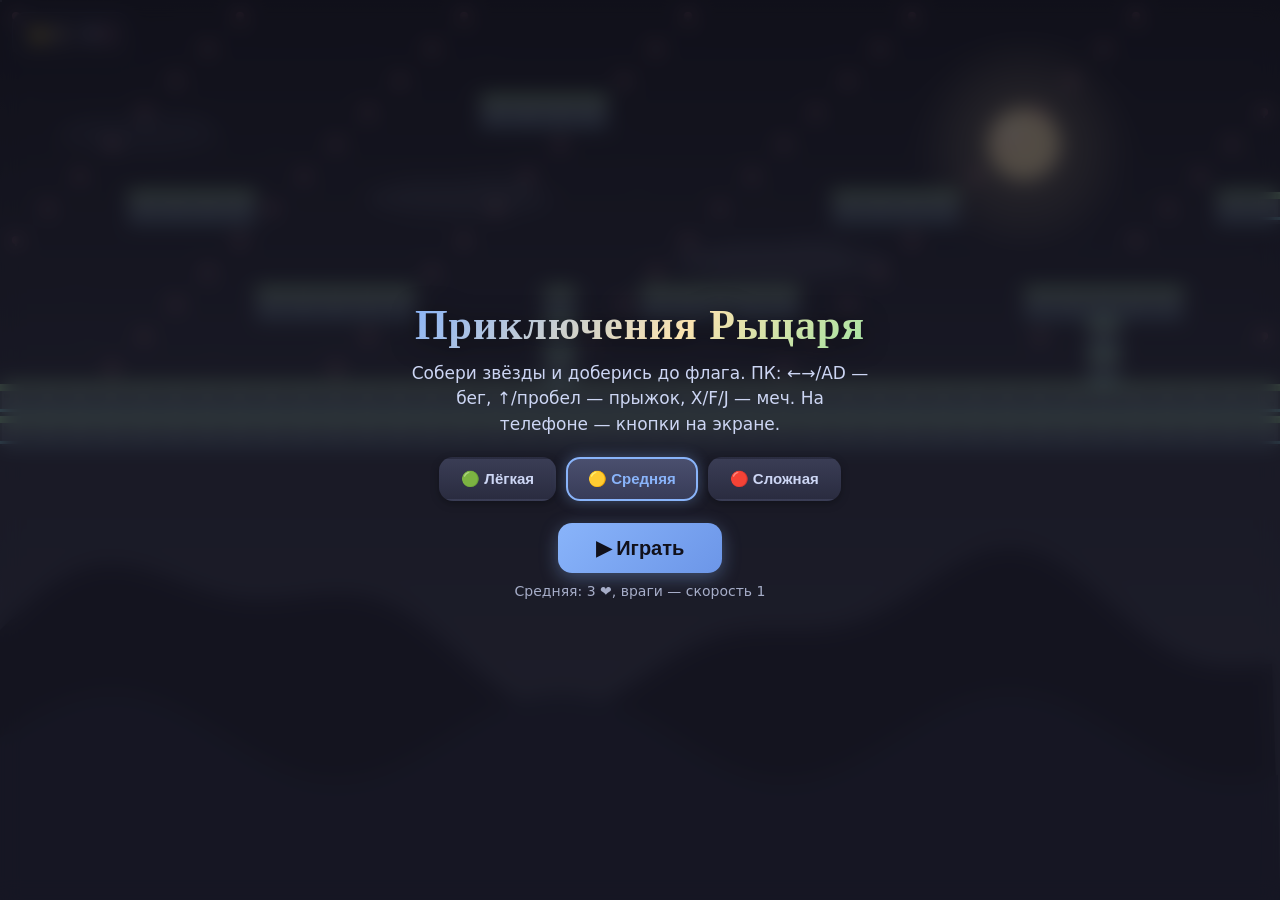
==== commit eb765d63: "Game: slower movement + bounds" ====
--- a/game/index.html
+++ b/game/index.html
@@ -17,7 +17,8 @@
   #lvl { color:#a6adc8; font-size:13px; font-weight:600; }
   #overlay { position:fixed; inset:0; display:none; flex-direction:column; align-items:center; justify-content:center; background:rgba(17,17,27,.72); backdrop-filter:blur(10px); -webkit-backdrop-filter:blur(10px); color:#cdd6f4; z-index:10; text-align:center; padding:20px; animation:fadeIn .35s ease; }
   @keyframes fadeIn { from { opacity:0; transform:scale(.96); } to { opacity:1; transform:scale(1); } }
-  #overlay h1 { font-size:38px; margin-bottom:12px; font-weight:800; background:linear-gradient(135deg,#89b4fa,#f9e2af 60%,#a6e3a1); -webkit-background-clip:text; background-clip:text; color:transparent; filter:drop-shadow(0 3px 10px rgba(0,0,0,.5)); letter-spacing:.5px; }
+  #overlay h1 { font-family:Georgia,"Times New Roman",serif; font-size:42px; margin-bottom:12px; font-weight:700; background:linear-gradient(135deg,#89b4fa,#f9e2af 60%,#a6e3a1); -webkit-background-clip:text; background-clip:text; color:transparent; filter:drop-shadow(0 3px 12px rgba(0,0,0,.55)); letter-spacing:1px; }
+  .dbtn:focus-visible, #ovBtn:focus-visible, #ovBtn2:focus-visible, .tbtn:focus-visible { outline:2px solid #f9e2af; outline-offset:3px; }
   #overlay p { font-size:17px; margin-bottom:20px; max-width:460px; line-height:1.5; color:#cdd6f4; }
   #diffRow { display:flex; gap:10px; margin-bottom:22px; flex-wrap:wrap; justify-content:center; }
   .dbtn { font-size:15px; padding:11px 20px; border:2px solid transparent; border-radius:14px; background:linear-gradient(180deg,#3a3d55,#2a2c40); color:#cdd6f4; font-weight:600; cursor:pointer; box-shadow:0 3px 8px rgba(0,0,0,.3); transition:transform .12s ease, box-shadow .12s ease, border-color .12s; }
